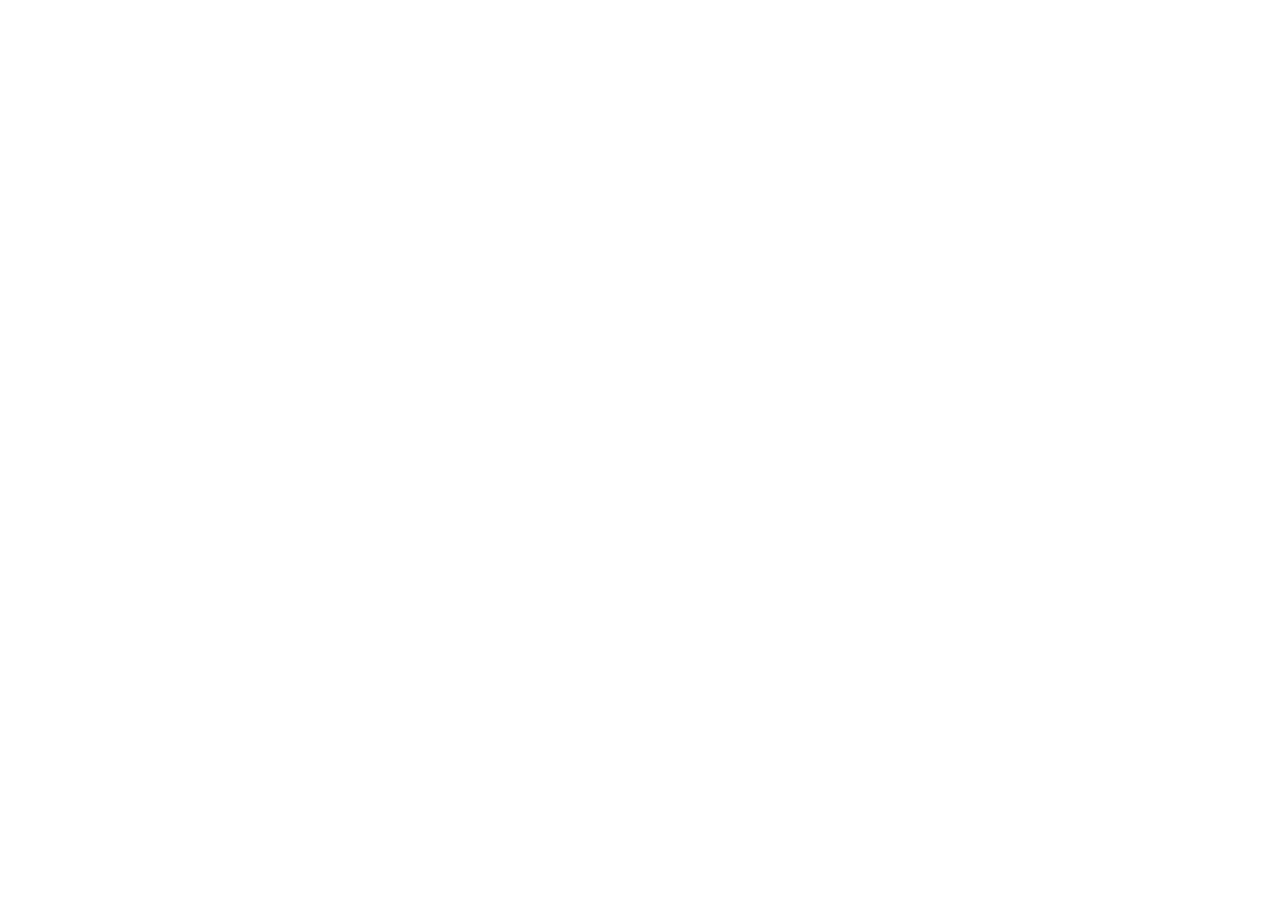
==== index.html @ c0e12a12 "Add files via upload : Upload website files" ====
<!DOCTYPE html>
<html lang="en">
<head>
<meta charset="utf-8">
<meta name="viewport" content="width=device-width, initial-scale=1">
<title>Login | Student Attendance System</title>
<link rel="stylesheet" href="css/style.css">
</head>
<body data-page="login">
<noscript>Please enable JavaScript to use the Student Attendance System.</noscript>
<script src="js/data.js"></script>
<script src="js/app.js"></script>
</body>
</html>
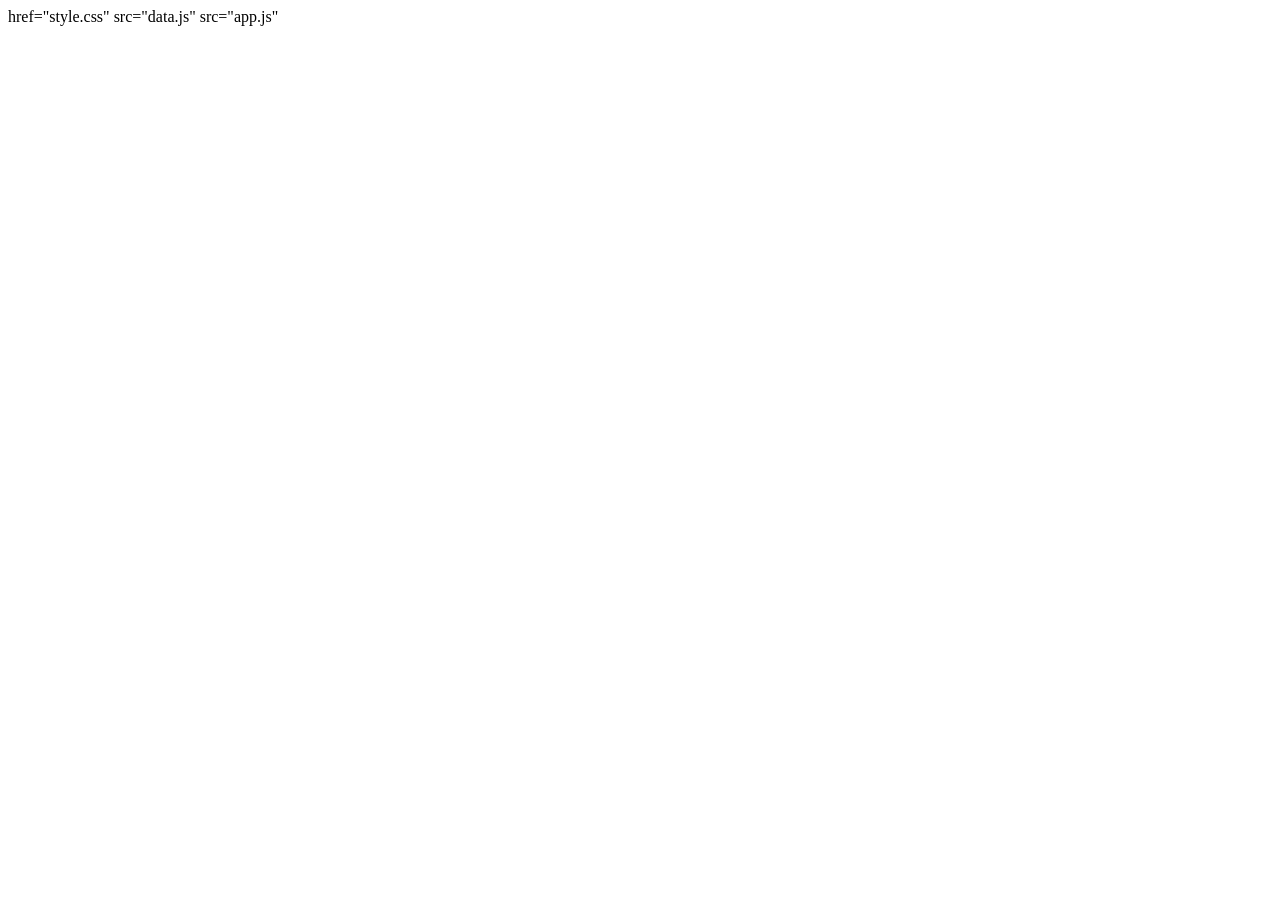
==== commit 253938e8: "Update index.html" ====
--- a/index.html
+++ b/index.html
@@ -4,11 +4,11 @@
 <meta charset="utf-8">
 <meta name="viewport" content="width=device-width, initial-scale=1">
 <title>Login | Student Attendance System</title>
-<link rel="stylesheet" href="css/style.css">
+href="style.css"
 </head>
 <body data-page="login">
 <noscript>Please enable JavaScript to use the Student Attendance System.</noscript>
-<script src="js/data.js"></script>
-<script src="js/app.js"></script>
+src="data.js"
+src="app.js"
 </body>
 </html>
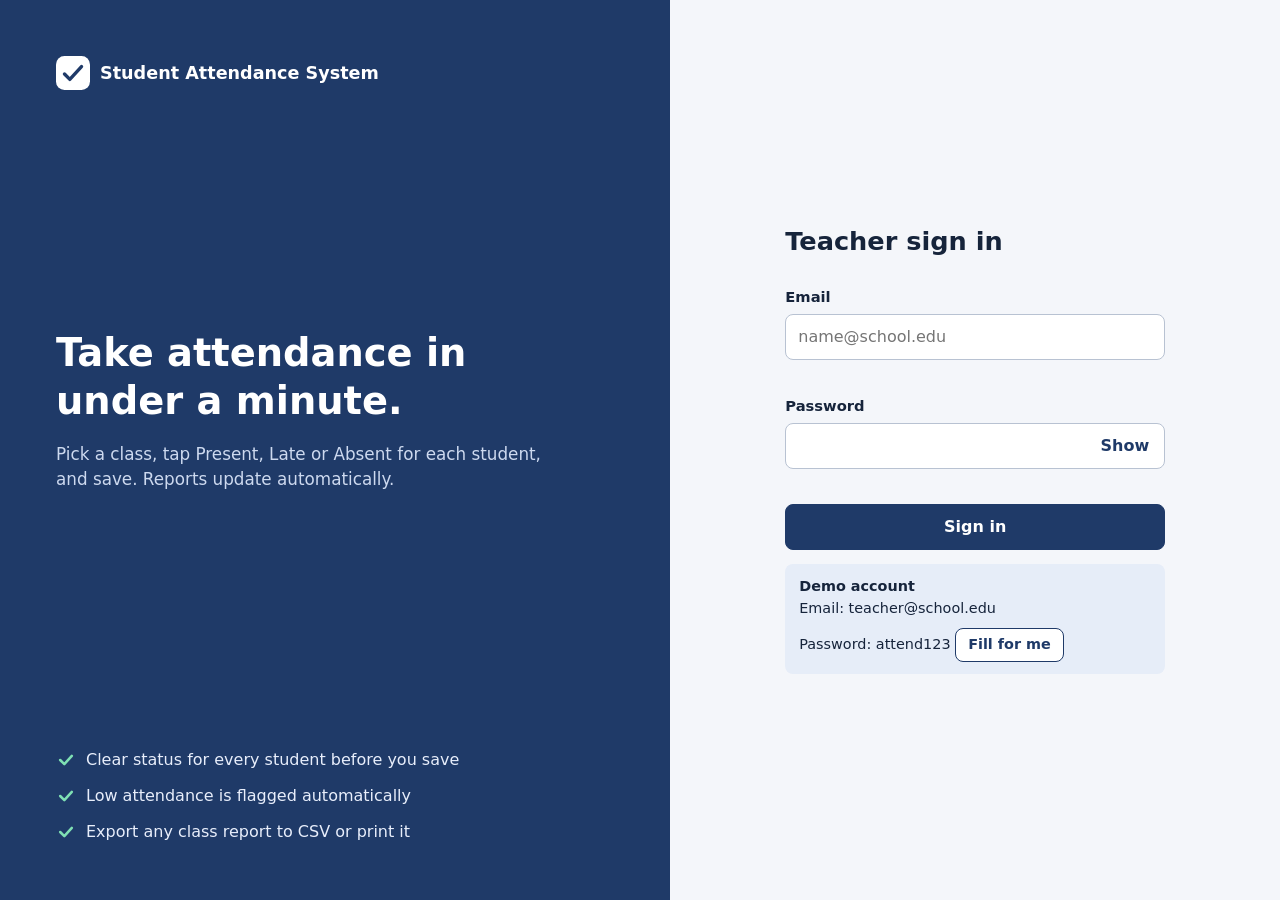
==== commit 06a081d9: "Fix HTML structure and add stylesheet/script links" ====
--- a/index.html
+++ b/index.html
@@ -1,14 +1,23 @@
+
 <!DOCTYPE html>
 <html lang="en">
 <head>
-<meta charset="utf-8">
-<meta name="viewport" content="width=device-width, initial-scale=1">
-<title>Login | Student Attendance System</title>
-href="style.css"
+    <meta charset="utf-8">
+    <meta name="viewport" content="width=device-width, initial-scale=1">
+
+    <title>Login | Student Attendance System</title>
+
+    <link rel="stylesheet" href="style.css">
 </head>
+
 <body data-page="login">
-<noscript>Please enable JavaScript to use the Student Attendance System.</noscript>
-src="data.js"
-src="app.js"
+
+    <noscript>
+        Please enable JavaScript to use the Student Attendance System.
+    </noscript>
+
+    <script src="data.js"></script>
+    <script src="app.js"></script>
+
 </body>
 </html>
--- a/style.css
+++ b/style.css
@@ -0,0 +1,175 @@
+/* Student Attendance System - HCI Semester Project */
+:root{
+  --ink:#16243b; --ink-2:#3b4a63; --muted:#5f6f86;
+  --paper:#f4f6fa; --card:#ffffff; --line:#dde3ec;
+  --brand:#1f3a68; --brand-soft:#e6edf8;
+  --present:#14815a; --present-bg:#dff4ea;
+  --late:#8f5900; --late-bg:#fdf0d5;
+  --absent:#c23b3b; --absent-bg:#fbe3e3;
+  --radius:10px; --shadow:0 1px 2px rgba(22,36,59,.06),0 4px 14px rgba(22,36,59,.05);
+  --font:"Segoe UI",system-ui,-apple-system,"Helvetica Neue",Arial,sans-serif;
+}
+*{box-sizing:border-box}
+html{font-size:16px}
+body{margin:0;font-family:var(--font);background:var(--paper);color:var(--ink);line-height:1.5}
+h1,h2,h3{margin:0;line-height:1.25}
+a{color:var(--brand)}
+button,input,select{font:inherit;color:inherit}
+:focus-visible{outline:3px solid #f2b705;outline-offset:2px}
+
+/* layout */
+.app{display:grid;grid-template-columns:248px 1fr;min-height:100vh}
+.side{background:var(--brand);color:#e8eefb;padding:22px 14px;display:flex;flex-direction:column;gap:6px;position:sticky;top:0;height:100vh}
+.brand{display:flex;align-items:center;gap:10px;padding:4px 10px 22px;font-weight:700;font-size:1.05rem;color:#fff}
+.brand svg{width:30px;height:30px}
+.nav a{display:flex;align-items:center;gap:12px;padding:12px;border-radius:8px;color:#cdd9ef;text-decoration:none;font-weight:600;min-height:46px}
+.nav a svg{width:20px;height:20px;flex:none}
+.nav a:hover{background:rgba(255,255,255,.1);color:#fff}
+.nav a[aria-current="page"]{background:#fff;color:var(--brand)}
+.userbox{margin-top:auto;border-top:1px solid rgba(255,255,255,.18);padding:14px 8px 0;font-size:.9rem}
+.userbox b{display:block;color:#fff}
+.userbox button{margin-top:10px;width:100%;background:transparent;border:1px solid rgba(255,255,255,.35);color:#fff;border-radius:8px;padding:9px;cursor:pointer;font-weight:600}
+.userbox button:hover{background:rgba(255,255,255,.12)}
+main{padding:28px 34px 60px;min-width:0}
+.top{display:flex;justify-content:space-between;align-items:flex-end;gap:16px;flex-wrap:wrap;margin-bottom:24px}
+.top h1{font-size:1.75rem}
+.top p{margin:4px 0 0;color:var(--muted)}
+.crumbs{font-size:.9rem;color:var(--muted);margin-bottom:6px}
+
+/* generic */
+.card{background:var(--card);border:1px solid var(--line);border-radius:var(--radius);box-shadow:var(--shadow);padding:20px}
+.grid{display:grid;gap:18px}
+.g4{grid-template-columns:repeat(4,1fr)} .g2{grid-template-columns:1.4fr 1fr}
+.stat{display:flex;flex-direction:column;gap:2px;border-left:5px solid var(--brand)}
+.stat .n{font-size:2rem;font-weight:700;letter-spacing:-.5px}
+.stat .l{color:var(--muted);font-size:.92rem}
+.stat.ok{border-color:var(--present)} .stat.warn{border-color:#e3a008} .stat.bad{border-color:var(--absent)}
+h2{font-size:1.1rem;margin-bottom:14px}
+.btn{display:inline-flex;align-items:center;justify-content:center;gap:8px;border:1px solid var(--brand);background:var(--brand);color:#fff;padding:10px 18px;border-radius:8px;font-weight:600;cursor:pointer;min-height:44px;text-decoration:none}
+.btn:hover{background:#17305a}
+.btn.ghost{background:#fff;color:var(--brand)} .btn.ghost:hover{background:var(--brand-soft)}
+.btn.danger{background:var(--absent);border-color:var(--absent)}
+.btn:disabled{background:#c6cedb;border-color:#c6cedb;color:#fff;cursor:not-allowed}
+.btn svg{width:18px;height:18px}
+.row{display:flex;gap:12px;flex-wrap:wrap;align-items:center}
+.field{display:flex;flex-direction:column;gap:6px;min-width:180px}
+.field label{font-weight:600;font-size:.92rem}
+.field input,.field select{border:1px solid #b8c2d2;border-radius:8px;padding:10px 12px;background:#fff;min-height:44px}
+.field input:focus,.field select:focus{border-color:var(--brand)}
+.field.err input,.field.err select{border-color:var(--absent);background:#fff8f8}
+.field .msg{color:var(--absent);font-size:.85rem;min-height:1.1em}
+.hint{color:var(--muted);font-size:.88rem}
+
+/* chips (colour + icon + text, never colour alone) */
+.chip{display:inline-flex;align-items:center;gap:6px;padding:3px 10px;border-radius:99px;font-size:.82rem;font-weight:700}
+.chip svg{width:13px;height:13px}
+.chip.P,.chip.ok{background:var(--present-bg);color:var(--present)}
+.chip.L,.chip.warn{background:var(--late-bg);color:var(--late)}
+.chip.A,.chip.bad{background:var(--absent-bg);color:var(--absent)}
+.chip.na{background:#e9edf3;color:var(--ink-2)}
+
+.list{list-style:none;margin:0;padding:0}
+.list li{display:flex;justify-content:space-between;align-items:center;gap:12px;padding:14px 0;border-bottom:1px solid var(--line)}
+.list li:last-child{border:0}
+.list .t{font-weight:600} .list .s{color:var(--muted);font-size:.88rem}
+
+.bars{display:flex;align-items:flex-end;gap:12px;height:190px;padding-top:10px}
+.bars .b{flex:1;display:flex;flex-direction:column;align-items:center;gap:6px;height:100%;justify-content:flex-end}
+.bars .col{width:100%;max-width:46px;border-radius:6px 6px 0 0;background:var(--brand);min-height:4px}
+.bars .v{font-size:.8rem;font-weight:700} .bars .d{font-size:.8rem;color:var(--muted)}
+
+/* mark attendance */
+.summary{position:sticky;top:0;z-index:5;background:var(--card);border:1px solid var(--line);border-radius:var(--radius);padding:14px 18px;margin:18px 0;box-shadow:var(--shadow)}
+.stack{display:flex;height:12px;border-radius:99px;overflow:hidden;background:#e3e8f0;margin:10px 0 8px}
+.stack i{display:block;transition:width .25s}
+.stack .p{background:var(--present)} .stack .l{background:#e3a008} .stack .a{background:var(--absent)}
+.legend{display:flex;gap:18px;flex-wrap:wrap;font-weight:600;font-size:.92rem}
+.stu{display:grid;grid-template-columns:1fr auto;gap:12px;align-items:center;padding:12px 8px;border-bottom:1px solid var(--line)}
+.stu:last-child{border:0}
+.stu.missing{background:#fffaf0}
+.who{display:flex;align-items:center;gap:12px;min-width:0}
+.av{width:42px;height:42px;border-radius:50%;background:var(--brand-soft);color:var(--brand);display:grid;place-items:center;font-weight:700;flex:none}
+.who b{display:block} .who span{color:var(--muted);font-size:.85rem}
+.seg{display:inline-flex;border:1px solid #b8c2d2;border-radius:10px;overflow:hidden;position:relative}
+.seg input{position:absolute;opacity:0;width:1px;height:1px}
+.seg label{display:flex;align-items:center;gap:6px;padding:0 16px;min-height:46px;min-width:96px;justify-content:center;font-weight:700;cursor:pointer;background:#fff;border-right:1px solid #b8c2d2;color:var(--ink-2)}
+.seg label:last-of-type{border:0}
+.seg label svg{width:16px;height:16px}
+.seg label:hover{background:#eef2f8}
+.seg input:focus-visible+label{outline:3px solid #f2b705;outline-offset:-3px}
+.seg input[value=P]:checked+label{background:var(--present);color:#fff}
+.seg input[value=L]:checked+label{background:#e3a008;color:#1b1400}
+.seg input[value=A]:checked+label{background:var(--absent);color:#fff}
+.savebar{display:flex;justify-content:space-between;align-items:center;gap:12px;flex-wrap:wrap;margin-top:18px}
+.state{font-weight:600;color:var(--muted)} .state.dirty{color:var(--late)} .state.saved{color:var(--present)}
+
+/* tables */
+.tablewrap{overflow-x:auto}
+table{width:100%;border-collapse:collapse;min-width:640px}
+th,td{text-align:left;padding:12px;border-bottom:1px solid var(--line);white-space:nowrap}
+th{font-size:.88rem;color:var(--ink-2);background:#eef2f8}
+th button{background:none;border:0;font-weight:700;cursor:pointer;color:inherit;padding:0}
+tbody tr:hover{background:#f7f9fc}
+td a{font-weight:600;text-decoration:none}
+.meter{display:flex;align-items:center;gap:10px;min-width:150px}
+.meter .track{flex:1;height:8px;background:#e3e8f0;border-radius:99px;overflow:hidden}
+.meter .fill{height:100%;background:var(--present)} .meter .fill.warn{background:#e3a008} .meter .fill.bad{background:var(--absent)}
+.empty{padding:36px;text-align:center;color:var(--muted)}
+
+/* student profile */
+.profile{display:flex;gap:24px;align-items:center;flex-wrap:wrap}
+.ring{--p:0;width:120px;height:120px;border-radius:50%;background:conic-gradient(var(--present) calc(var(--p)*1%),#e3e8f0 0);display:grid;place-items:center}
+.ring.warn{background:conic-gradient(#e3a008 calc(var(--p)*1%),#e3e8f0 0)}
+.ring.bad{background:conic-gradient(var(--absent) calc(var(--p)*1%),#e3e8f0 0)}
+.ring span{width:92px;height:92px;border-radius:50%;background:#fff;display:grid;place-items:center;font-size:1.5rem;font-weight:700}
+.days{display:grid;grid-template-columns:repeat(7,1fr);gap:8px}
+.day{border-radius:8px;padding:8px 4px;text-align:center;font-size:.8rem;border:1px solid var(--line);background:#fff}
+.day b{display:block;font-size:1rem}
+.day.P{background:var(--present-bg);border-color:#a9dfc6} .day.L{background:var(--late-bg);border-color:#f0d08a} .day.A{background:var(--absent-bg);border-color:#efb0b0}
+.day.off{background:#f0f2f6;color:#8793a6}
+
+/* modal + toast */
+.overlay{position:fixed;inset:0;background:rgba(16,26,44,.55);display:grid;place-items:center;z-index:50;padding:16px}
+.modal{background:#fff;border-radius:14px;max-width:460px;width:100%;padding:26px;box-shadow:0 20px 60px rgba(0,0,0,.3)}
+.modal h2{font-size:1.25rem}
+.modal .actions{display:flex;gap:10px;justify-content:flex-end;margin-top:18px}
+#toasts{position:fixed;bottom:22px;right:22px;display:flex;flex-direction:column;gap:10px;z-index:80}
+.toast{background:var(--ink);color:#fff;padding:13px 18px;border-radius:10px;box-shadow:0 8px 24px rgba(0,0,0,.25);display:flex;gap:14px;align-items:center;animation:in .2s ease-out}
+.toast.ok{border-left:6px solid #35c58b} .toast.bad{border-left:6px solid #ff7b7b}
+.toast button{background:none;border:0;color:#9cc4ff;font-weight:700;cursor:pointer}
+@keyframes in{from{opacity:0;transform:translateY(8px)}to{opacity:1;transform:none}}
+
+/* login */
+.login{min-height:100vh;display:grid;grid-template-columns:1.1fr 1fr}
+.login .hero{background:var(--brand);color:#fff;padding:56px;display:flex;flex-direction:column;justify-content:space-between;gap:32px}
+.login .hero h1{font-size:2.4rem;max-width:14em}
+.login .hero p{color:#cdd9ef;max-width:30em;font-size:1.05rem}
+.login .hero ul{list-style:none;padding:0;margin:0;display:grid;gap:12px;color:#e8eefb}
+.login .hero li{display:flex;gap:10px;align-items:center}
+.login .hero li svg{width:20px;height:20px;color:#7fe0b4;flex:none}
+.login .formside{display:grid;place-items:center;padding:32px}
+.login form{width:100%;max-width:380px;display:grid;gap:14px}
+.pw{position:relative}
+.pw input{width:100%;padding-right:78px}
+.pw button{position:absolute;right:6px;top:6px;bottom:6px;background:none;border:0;color:var(--brand);font-weight:700;cursor:pointer;padding:0 10px}
+.alert{background:var(--absent-bg);color:#8d1f1f;border-radius:8px;padding:10px 12px;font-weight:600}
+.demo{background:var(--brand-soft);border-radius:8px;padding:12px 14px;font-size:.9rem}
+
+@media (max-width:980px){
+  .g4{grid-template-columns:repeat(2,1fr)} .g2{grid-template-columns:1fr}
+  .login{grid-template-columns:1fr} .login .hero{padding:32px}
+}
+@media (max-width:760px){
+  .app{grid-template-columns:1fr}
+  .side{position:fixed;bottom:0;top:auto;left:0;right:0;height:auto;flex-direction:row;padding:6px;z-index:40}
+  .brand,.userbox{display:none}
+  .nav{display:flex;width:100%;justify-content:space-around}
+  .nav a{flex-direction:column;gap:2px;font-size:.72rem;padding:6px 8px;min-width:60px}
+  main{padding:20px 16px 100px}
+  .stu{grid-template-columns:1fr}
+  .seg{width:100%} .seg label{flex:1;min-width:0}
+  .days{gap:5px}
+}
+@media (prefers-reduced-motion:reduce){*{animation:none!important;transition:none!important}}
+@media print{.side,.no-print,#toasts{display:none!important}.app{display:block}main{padding:0}}
+.list li .row{justify-content:flex-end;flex:none}
